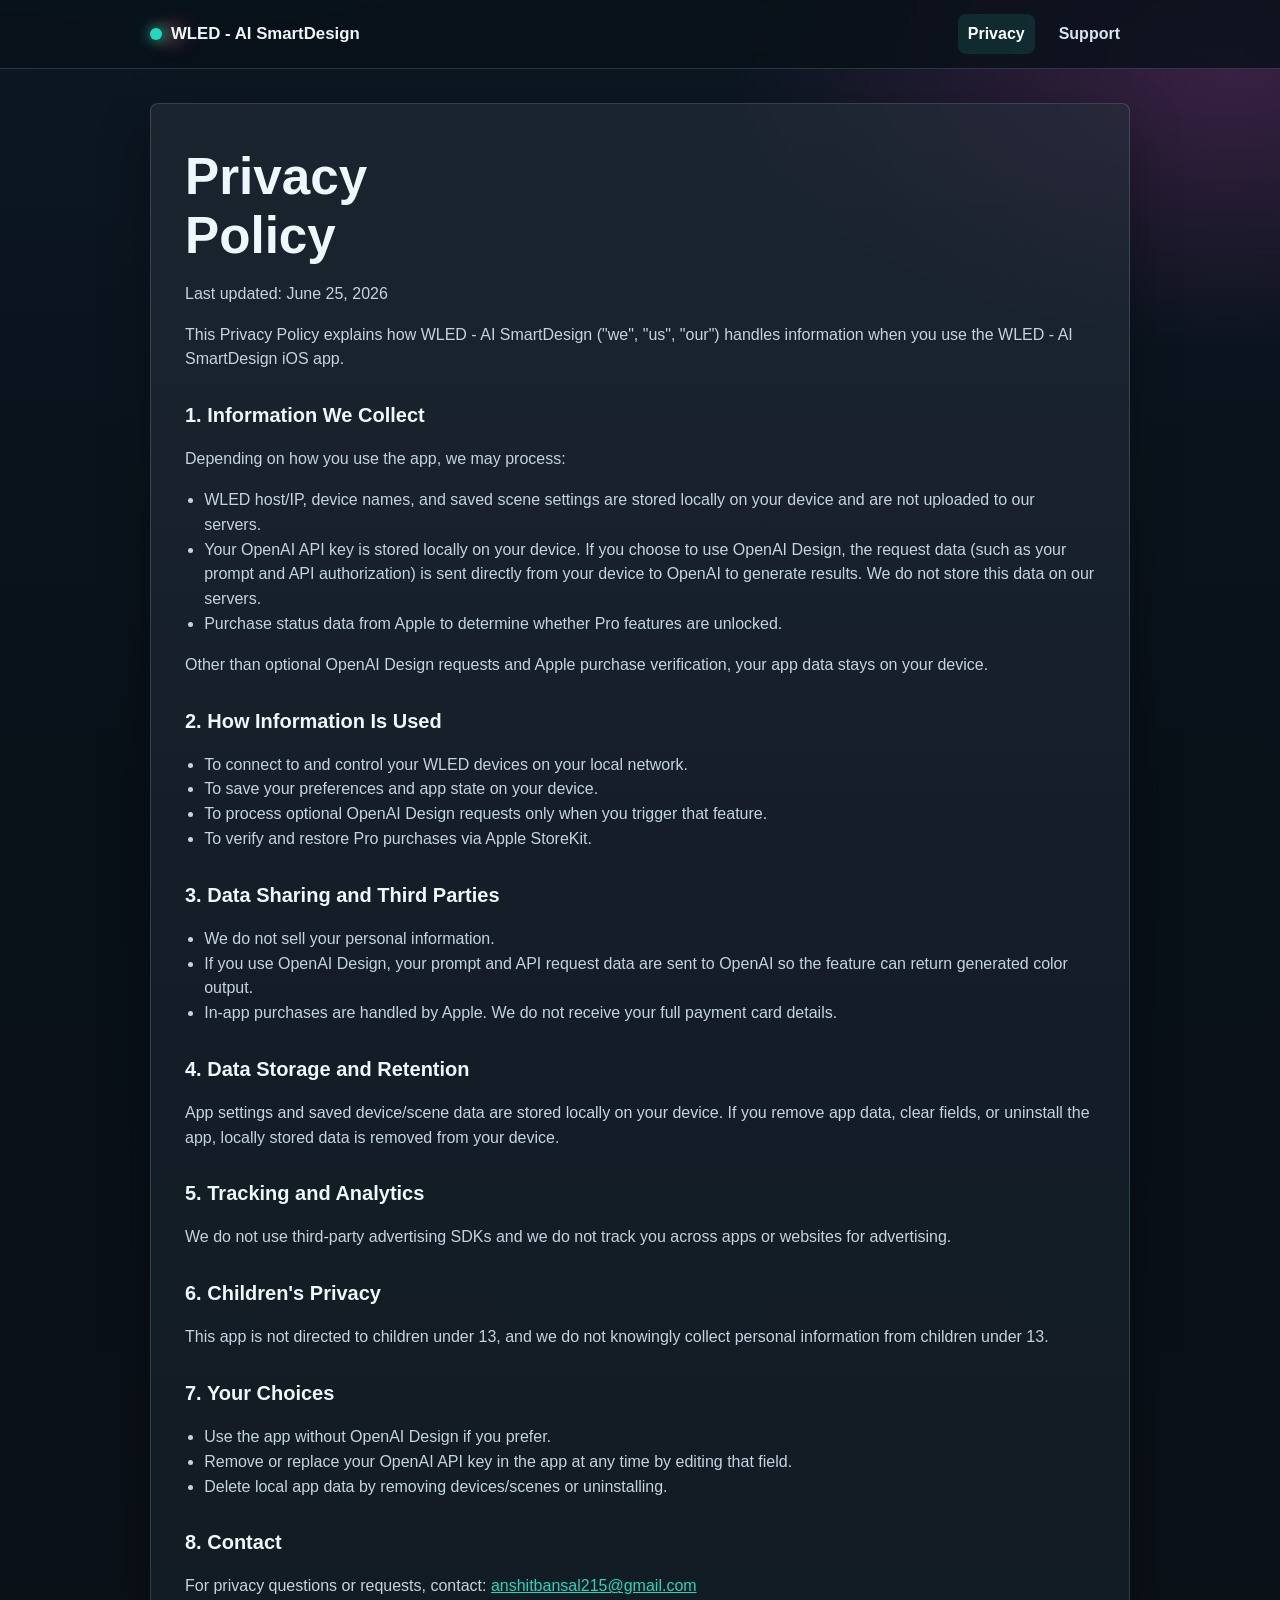
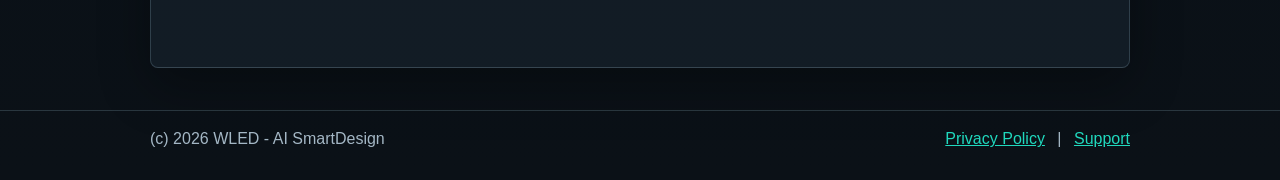
==== privacy.html @ 7b87bacf "Initial website" ====
<!doctype html>
<html lang="en">
  <head>
    <meta charset="UTF-8" />
    <meta name="viewport" content="width=device-width, initial-scale=1.0" />
    <title>Privacy Policy - WLED - AI SmartDesign</title>
    <meta
      name="description"
      content="Privacy Policy for WLED - AI SmartDesign iOS app."
    />
    <link rel="stylesheet" href="styles.css" />
  </head>
  <body>
    <header class="site-header">
      <div class="container nav">
        <a class="brand" href="./index.html">WLED - AI SmartDesign</a>
        <nav>
          <a aria-current="page" href="./privacy.html">Privacy</a>
          <a href="./support.html">Support</a>
        </nav>
      </div>
    </header>

    <main class="container legal">
      <h1>Privacy Policy</h1>
      <p class="muted">Last updated: June 25, 2026</p>

      <p>
        This Privacy Policy explains how WLED - AI SmartDesign ("we", "us", "our")
        handles information when you use the WLED - AI SmartDesign iOS app.
      </p>

      <h2>1. Information We Collect</h2>
      <p>Depending on how you use the app, we may process:</p>
      <ul>
        <li>
          WLED host/IP, device names, and saved scene settings are stored
          locally on your device and are not uploaded to our servers.
        </li>
        <li>
          Your OpenAI API key is stored locally on your device. If you choose to
          use OpenAI Design, the request data (such as your prompt and API
          authorization) is sent directly from your device to OpenAI to generate
          results. We do not store this data on our servers.
        </li>
        <li>
          Purchase status data from Apple to determine whether Pro features are
          unlocked.
        </li>
      </ul>
      <p>
        Other than optional OpenAI Design requests and Apple purchase
        verification, your app data stays on your device.
      </p>

      <h2>2. How Information Is Used</h2>
      <ul>
        <li>To connect to and control your WLED devices on your local network.</li>
        <li>To save your preferences and app state on your device.</li>
        <li>
          To process optional OpenAI Design requests only when you trigger that
          feature.
        </li>
        <li>To verify and restore Pro purchases via Apple StoreKit.</li>
      </ul>

      <h2>3. Data Sharing and Third Parties</h2>
      <ul>
        <li>
          We do not sell your personal information.
        </li>
        <li>
          If you use OpenAI Design, your prompt and API request data are sent to
          OpenAI so the feature can return generated color output.
        </li>
        <li>
          In-app purchases are handled by Apple. We do not receive your full
          payment card details.
        </li>
      </ul>

      <h2>4. Data Storage and Retention</h2>
      <p>
        App settings and saved device/scene data are stored locally on your
        device. If you remove app data, clear fields, or uninstall the app,
        locally stored data is removed from your device.
      </p>

      <h2>5. Tracking and Analytics</h2>
      <p>
        We do not use third-party advertising SDKs and we do not track you
        across apps or websites for advertising.
      </p>

      <h2>6. Children's Privacy</h2>
      <p>
        This app is not directed to children under 13, and we do not knowingly
        collect personal information from children under 13.
      </p>

      <h2>7. Your Choices</h2>
      <ul>
        <li>Use the app without OpenAI Design if you prefer.</li>
        <li>
          Remove or replace your OpenAI API key in the app at any time by
          editing that field.
        </li>
        <li>Delete local app data by removing devices/scenes or uninstalling.</li>
      </ul>

      <h2>8. Contact</h2>
      <p>
        For privacy questions or requests, contact:
        <a href="mailto:anshitbansal215@gmail.com"
          >anshitbansal215@gmail.com</a
        >
      </p>
    </main>

    <footer class="site-footer">
      <div class="container footer-wrap">
        <p>(c) <span id="year"></span> WLED - AI SmartDesign</p>
        <p>
          <a href="./privacy.html">Privacy Policy</a>
          <span class="dot">|</span>
          <a href="./support.html">Support</a>
        </p>
      </div>
    </footer>

    <script>
      document.getElementById("year").textContent = String(
        new Date().getFullYear()
      );
    </script>
  </body>
</html>
---- styles.css ----
:root {
  --bg: #081018;
  --panel: #111c28;
  --ink: #eef7fb;
  --muted: #a4b7c5;
  --brand: #20d9be;
  --accent: #ffb454;
  --pink: #ff4fd8;
  --blue: #5aa7ff;
  --line: rgba(181, 225, 244, 0.18);
  --warn: #ffd1bf;
  --shadow: 0 18px 52px rgba(0, 0, 0, 0.32);
}

* {
  box-sizing: border-box;
}

html,
body {
  margin: 0;
  padding: 0;
}

body {
  font-family: "Avenir Next", "Trebuchet MS", "Segoe UI", sans-serif;
  color: var(--ink);
  background:
    radial-gradient(900px 420px at 14% -12%, rgba(32, 217, 190, 0.28), transparent 62%),
    radial-gradient(820px 460px at 96% 4%, rgba(255, 79, 216, 0.18), transparent 60%),
    linear-gradient(180deg, #0d1722 0%, #081018 46%, #0b1117 100%),
    var(--bg);
  line-height: 1.55;
  min-height: 100vh;
}

a {
  color: var(--brand);
}

.container {
  width: min(980px, 92vw);
  margin: 0 auto;
}

.site-header {
  position: sticky;
  top: 0;
  z-index: 10;
  backdrop-filter: blur(16px);
  background: rgba(8, 16, 24, 0.78);
  border-bottom: 1px solid var(--line);
}

.nav {
  min-height: 68px;
  display: flex;
  align-items: center;
  justify-content: space-between;
  gap: 12px;
}

.brand {
  display: inline-flex;
  align-items: center;
  gap: 9px;
  font-weight: 800;
  font-size: 1.05rem;
  letter-spacing: 0;
  text-decoration: none;
  color: var(--ink);
}

.brand::before {
  content: "";
  width: 12px;
  height: 12px;
  border-radius: 50%;
  background: var(--brand);
  box-shadow:
    0 0 14px rgba(32, 217, 190, 0.95),
    11px 0 18px rgba(255, 180, 84, 0.65),
    22px 0 20px rgba(255, 79, 216, 0.55);
}

nav {
  display: flex;
  gap: 14px;
}

nav a {
  text-decoration: none;
  color: #d8e7ef;
  font-weight: 650;
  padding: 8px 10px;
  border-radius: 8px;
}

nav a:hover,
nav a[aria-current="page"] {
  background: rgba(32, 217, 190, 0.12);
  color: #ffffff;
}

.hero {
  position: relative;
  overflow: hidden;
  padding: 78px 0 44px;
}

.hero::before {
  content: "";
  position: absolute;
  inset: 0;
  pointer-events: none;
  background:
    linear-gradient(90deg, rgba(32, 217, 190, 0.18), rgba(255, 180, 84, 0.1), rgba(255, 79, 216, 0.14)),
    repeating-linear-gradient(90deg, transparent 0 42px, rgba(255, 255, 255, 0.035) 43px 44px);
  -webkit-mask-image: linear-gradient(180deg, #000 0%, transparent 72%);
  mask-image: linear-gradient(180deg, #000 0%, transparent 72%);
}

.hero-grid {
  position: relative;
  display: grid;
  grid-template-columns: minmax(0, 1fr) minmax(310px, 420px);
  gap: 42px;
  align-items: center;
}

.hero-copy {
  max-width: 660px;
}

.badge {
  display: inline-block;
  margin: 0 0 8px;
  padding: 6px 10px;
  border: 1px solid rgba(32, 217, 190, 0.35);
  border-radius: 8px;
  background: rgba(32, 217, 190, 0.1);
  color: #8ff7e8;
  font-weight: 700;
  font-size: 0.85rem;
}

h1 {
  margin: 8px 0 12px;
  font-size: clamp(2rem, 5vw, 3.2rem);
  line-height: 1.15;
  max-width: 11ch;
  text-wrap: balance;
}

.lead {
  margin: 0;
  max-width: 62ch;
  color: var(--muted);
  font-size: 1.08rem;
}

.cta-row {
  margin-top: 22px;
  display: flex;
  flex-wrap: wrap;
  gap: 12px;
}

.btn {
  display: inline-block;
  background: linear-gradient(135deg, var(--brand), var(--blue));
  color: #061019;
  text-decoration: none;
  font-weight: 700;
  padding: 11px 16px;
  border-radius: 8px;
  box-shadow: 0 0 24px rgba(32, 217, 190, 0.22);
  transition: transform 0.16s ease, box-shadow 0.16s ease;
}

.btn:hover {
  transform: translateY(-1px);
  box-shadow: 0 0 34px rgba(90, 167, 255, 0.32);
}

.btn-secondary {
  background: rgba(255, 255, 255, 0.06);
  color: var(--ink);
  border: 1px solid var(--line);
  box-shadow: none;
}

.hero-visual {
  position: relative;
  min-height: 520px;
}

.glow-field {
  position: absolute;
  inset: 18px 0 auto 14px;
  height: 300px;
  border-radius: 46% 54% 51% 49%;
  background:
    radial-gradient(circle at 20% 40%, rgba(32, 217, 190, 0.44), transparent 34%),
    radial-gradient(circle at 74% 20%, rgba(255, 79, 216, 0.34), transparent 33%),
    radial-gradient(circle at 58% 78%, rgba(255, 180, 84, 0.28), transparent 32%);
  filter: blur(22px);
}

.light-panel {
  position: relative;
  min-height: 500px;
  border: 1px solid rgba(181, 225, 244, 0.24);
  border-radius: 8px;
  background:
    linear-gradient(145deg, rgba(255, 255, 255, 0.11), rgba(255, 255, 255, 0.02)),
    rgba(11, 21, 31, 0.78);
  box-shadow:
    0 28px 60px rgba(0, 0, 0, 0.42),
    inset 0 1px 0 rgba(255, 255, 255, 0.12);
  overflow: hidden;
}

.light-panel::before,
.light-panel::after {
  content: "";
  position: absolute;
  border-radius: 999px;
  filter: blur(14px);
}

.light-panel::before {
  width: 210px;
  height: 210px;
  right: -76px;
  top: 26px;
  background: rgba(255, 79, 216, 0.2);
}

.light-panel::after {
  width: 220px;
  height: 220px;
  left: -88px;
  bottom: 38px;
  background: rgba(32, 217, 190, 0.2);
}

.panel-topline {
  position: absolute;
  top: 18px;
  left: 18px;
  display: flex;
  gap: 8px;
}

.panel-topline span {
  width: 9px;
  height: 9px;
  border-radius: 50%;
  background: var(--brand);
  box-shadow: 0 0 12px currentColor;
}

.panel-topline span:nth-child(2) {
  color: var(--accent);
  background: var(--accent);
}

.panel-topline span:nth-child(3) {
  color: var(--pink);
  background: var(--pink);
}

.phone-frame {
  position: absolute;
  z-index: 2;
  left: 50%;
  top: 50%;
  width: min(260px, 68vw);
  aspect-ratio: 1206 / 2479;
  transform: translate(-50%, -50%) rotate(-5deg);
  border: 8px solid #05080d;
  border-radius: 34px;
  background: #05080d;
  box-shadow:
    0 18px 42px rgba(0, 0, 0, 0.4),
    0 0 46px rgba(32, 217, 190, 0.18);
  overflow: hidden;
}

.phone-frame::after {
  content: "";
  position: absolute;
  inset: 0;
  border-radius: 24px;
  box-shadow: inset 0 1px 0 rgba(255, 255, 255, 0.16);
  pointer-events: none;
}

.app-screenshot {
  display: block;
  width: 100%;
  height: 100%;
  border-radius: 24px;
  object-fit: cover;
}

.led-strip {
  position: absolute;
  z-index: 1;
  display: grid;
  grid-template-columns: repeat(8, 1fr);
  gap: 11px;
  width: 94%;
  left: 3%;
  padding: 11px;
  border-radius: 999px;
  background: rgba(2, 6, 10, 0.55);
  border: 1px solid rgba(181, 225, 244, 0.18);
}

.led-strip-top {
  top: 66px;
  transform: rotate(8deg);
}

.led-strip-bottom {
  bottom: 58px;
  transform: rotate(-9deg);
}

.led-strip span {
  aspect-ratio: 1;
  border-radius: 50%;
  background: var(--brand);
  box-shadow: 0 0 16px rgba(32, 217, 190, 0.95);
}

.led-strip span:nth-child(2),
.led-strip span:nth-child(6) {
  background: var(--blue);
  box-shadow: 0 0 16px rgba(90, 167, 255, 0.95);
}

.led-strip span:nth-child(3),
.led-strip span:nth-child(7) {
  background: var(--pink);
  box-shadow: 0 0 16px rgba(255, 79, 216, 0.95);
}

.led-strip span:nth-child(4),
.led-strip span:nth-child(8) {
  background: var(--accent);
  box-shadow: 0 0 16px rgba(255, 180, 84, 0.95);
}

.cards {
  display: grid;
  grid-template-columns: repeat(3, minmax(0, 1fr));
  gap: 14px;
  margin-bottom: 42px;
}

.card {
  position: relative;
  background: var(--panel);
  border: 1px solid var(--line);
  border-radius: 8px;
  padding: 18px;
  box-shadow: var(--shadow);
  overflow: hidden;
}

.card::before {
  content: "";
  position: absolute;
  inset: 0;
  border-top: 1px solid rgba(255, 255, 255, 0.08);
  pointer-events: none;
}

.card-light {
  display: block;
  width: 34px;
  height: 6px;
  margin-bottom: 14px;
  border-radius: 999px;
  background: var(--brand);
  box-shadow: 0 0 20px rgba(32, 217, 190, 0.95);
}

.card-light-warm {
  background: var(--accent);
  box-shadow: 0 0 20px rgba(255, 180, 84, 0.95);
}

.card-light-cool {
  background: var(--blue);
  box-shadow: 0 0 20px rgba(90, 167, 255, 0.95);
}

.card h2 {
  margin: 0 0 8px;
  font-size: 1.08rem;
}

.card p {
  margin: 0;
  color: var(--muted);
}

.legal {
  padding-top: 36px;
  padding-bottom: 52px;
  background:
    linear-gradient(180deg, rgba(255, 255, 255, 0.05), rgba(255, 255, 255, 0.02)),
    rgba(17, 28, 40, 0.58);
  border: 1px solid var(--line);
  border-radius: 8px;
  margin-top: 34px;
  margin-bottom: 42px;
  padding-left: clamp(18px, 4vw, 34px);
  padding-right: clamp(18px, 4vw, 34px);
  box-shadow: var(--shadow);
}

.legal h1 {
  margin-bottom: 6px;
}

.legal h2 {
  margin-top: 28px;
  margin-bottom: 8px;
  font-size: 1.25rem;
}

.legal p,
.legal li {
  color: #c3d4df;
}

.legal ul {
  padding-left: 1.2rem;
}

.muted {
  color: var(--muted);
}

.warning {
  margin-top: 20px;
  padding: 10px 12px;
  border-left: 4px solid var(--accent);
  background: rgba(255, 180, 84, 0.12);
  color: var(--warn);
  border-radius: 6px;
}

.site-footer {
  border-top: 1px solid var(--line);
  padding: 16px 0 28px;
}

.footer-wrap {
  display: flex;
  justify-content: space-between;
  gap: 12px;
  align-items: center;
  flex-wrap: wrap;
}

.footer-wrap p {
  margin: 0;
  color: var(--muted);
}

.dot {
  margin: 0 8px;
}

@media (max-width: 840px) {
  .hero-grid {
    grid-template-columns: 1fr;
    gap: 30px;
  }

  .cards {
    grid-template-columns: 1fr;
  }

  .hero {
    padding-top: 40px;
  }

  h1 {
    max-width: 12ch;
  }

  .nav {
    min-height: 62px;
  }

  .hero-visual {
    min-height: 470px;
  }

  .light-panel {
    min-height: 450px;
  }

  .phone-frame {
    width: min(226px, 70vw);
  }
}

@media (max-width: 560px) {
  .container {
    width: min(100% - 28px, 980px);
  }

  .nav {
    align-items: flex-start;
    flex-direction: column;
    gap: 4px;
    padding: 12px 0;
  }

  nav a {
    padding-left: 0;
  }

  .cta-row {
    flex-direction: column;
  }

  .btn {
    text-align: center;
  }

  .hero-visual {
    min-height: 405px;
  }

  .light-panel {
    min-height: 390px;
  }

  .phone-frame {
    width: min(188px, 66vw);
    border-width: 7px;
    border-radius: 28px;
  }

  .app-screenshot,
  .phone-frame::after {
    border-radius: 20px;
  }

  .led-strip {
    gap: 8px;
    padding: 9px;
  }
}
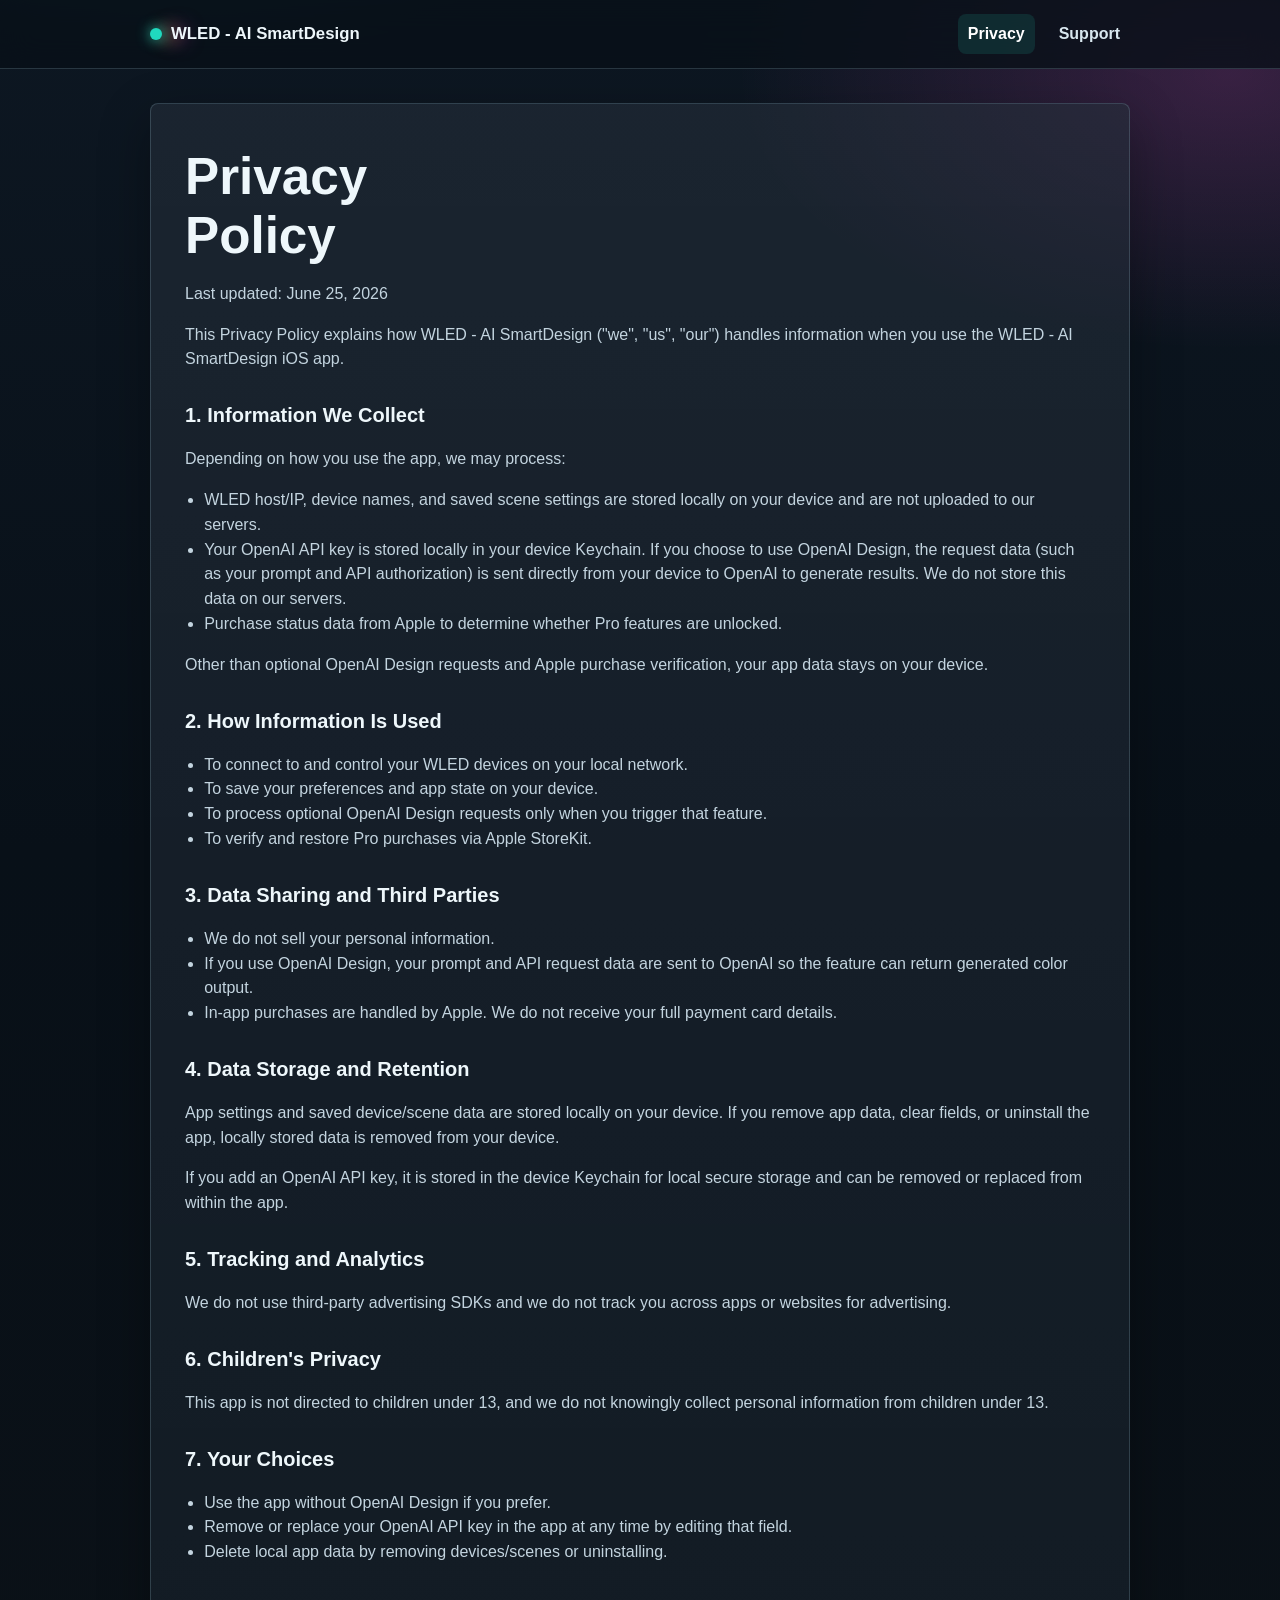
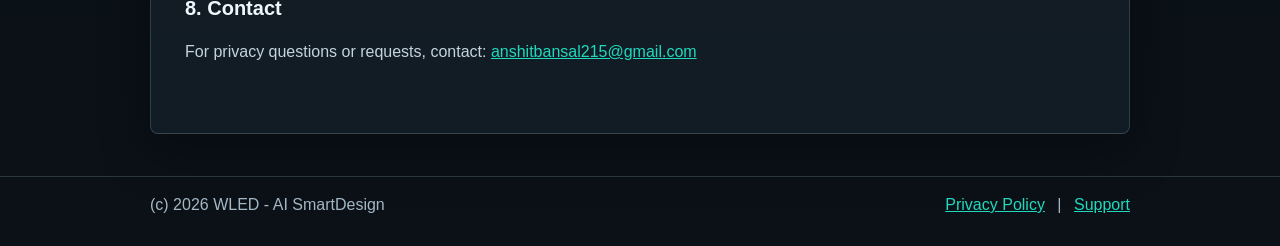
==== commit 8a2c6592: "Update privacy policy to clarify storage of OpenAI API key in device Keychain and add information on" ====
--- a/privacy.html
+++ b/privacy.html
@@ -38,10 +38,10 @@
           locally on your device and are not uploaded to our servers.
         </li>
         <li>
-          Your OpenAI API key is stored locally on your device. If you choose to
-          use OpenAI Design, the request data (such as your prompt and API
-          authorization) is sent directly from your device to OpenAI to generate
-          results. We do not store this data on our servers.
+          Your OpenAI API key is stored locally in your device Keychain. If you
+          choose to use OpenAI Design, the request data (such as your prompt and
+          API authorization) is sent directly from your device to OpenAI to
+          generate results. We do not store this data on our servers.
         </li>
         <li>
           Purchase status data from Apple to determine whether Pro features are
@@ -84,6 +84,10 @@
         App settings and saved device/scene data are stored locally on your
         device. If you remove app data, clear fields, or uninstall the app,
         locally stored data is removed from your device.
+      </p>
+      <p>
+        If you add an OpenAI API key, it is stored in the device Keychain for
+        local secure storage and can be removed or replaced from within the app.
       </p>
 
       <h2>5. Tracking and Analytics</h2>
